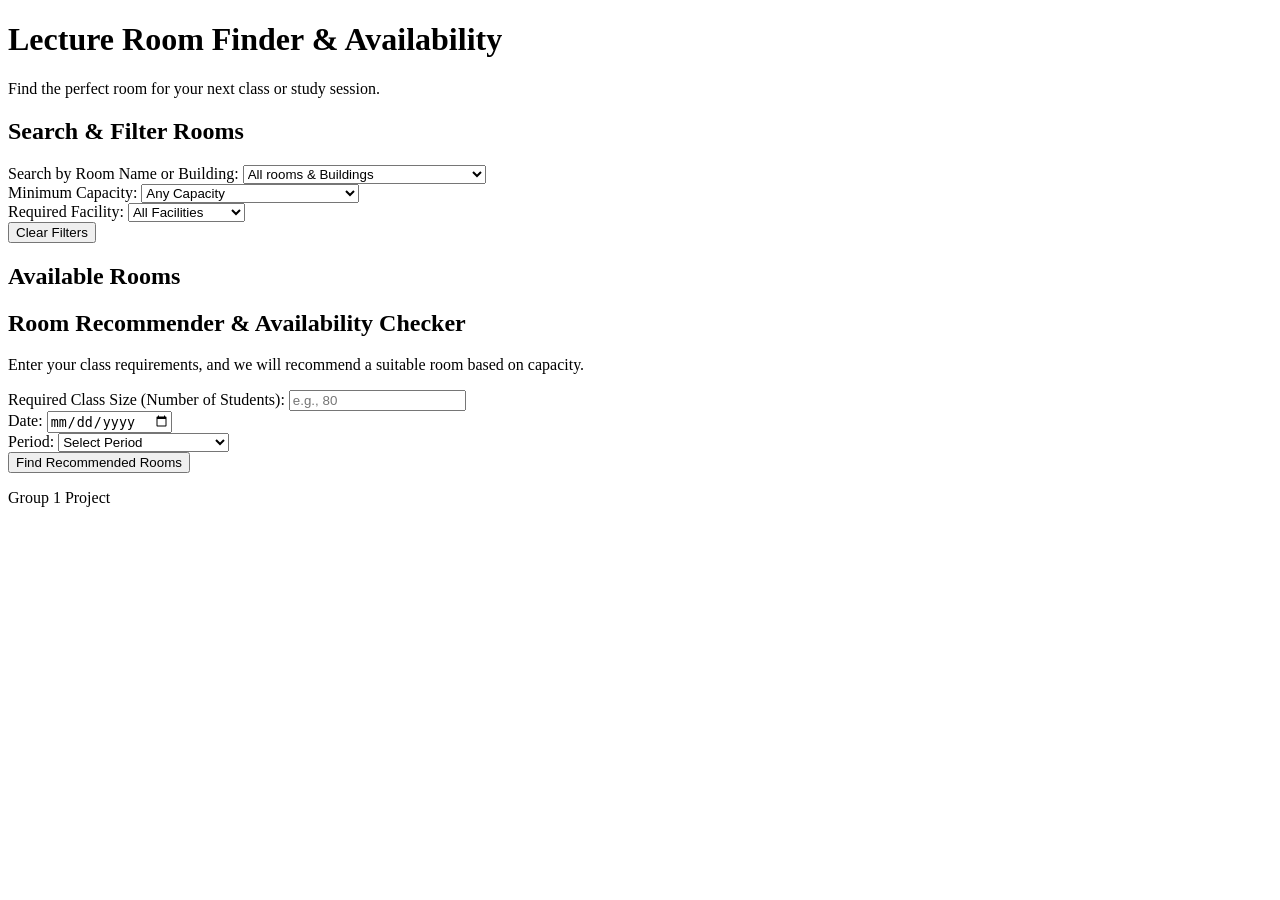
==== index.html @ ae7fce00 "Rename GROUP ONE/index.html to index.html" ====
<!DOCTYPE html>
<html lang="en">
<head>
    <meta charset="UTF-8">
    <meta name="viewport" content="width=device-width, initial-scale=1.0">
    <title>Group 1: Lecture Room Finder</title>
    <link rel="stylesheet" href="style.css">
</head>
<body>

    <!-- Header Section -->
    <header>
        <h1>Lecture Room Finder & Availability</h1>
        <p>Find the perfect room for your next class or study session.</p>
    </header>

    <main>
        <!-- SECTION 1: Search and Filter -->
        <section class="controls-section" aria-labelledby="search-heading">
            <h2 id="search-heading">Search & Filter Rooms</h2>
            
            <div class="filter-group">
                <div class="input-wrapper">
    <label for="search-input">Search by Room Name or Building:</label>
    <select id="search-input">
        <option value="">All rooms & Buildings</option>
        <option value="Main Block">Main Block</option>
        <option value="Science Block">Science Block</option>
        <option value="ICT Center">ICT Center (Largest)</option>
        <option value="Arts Block">Arts Block</option>
        <option value="LT 1">LT 1 (capacity:150)</option>
        <option value="LT 2">LT 2 (capacity:120-Largest)</option>
        <option value="Seminar Room A">Seminar Room A</option>
        <option value="Computer Lab 1">Computer lab 1</option>
        <option value="Lecture Hall B">Lecture Hall B (capacity:200-Largest)</option>
        <option value="Computer Lab 3">Computer Lab 3</option>
        <option value="Computer Lab 2">Computer Lab 2</option>
        <option value="Conference Room">Conference Room</option>
    </select>
</div>
            
                <div class=""input-wrapper>
                 <label for="capacity-filter">Minimum Capacity:</label>
                 <select id="capacity-filter">
                    <option value="">Any Capacity</option>
                    <option value="25">25+ students</option>
                    <option value="50">50+ students</option>
                    <option value="100">100+ students (Rooms 2.2 & 3.7)</option>
                    <option value="150">150+ students (largest)</option>
                 </select>
                    </div>

                <div class="input-wrapper">
                    <label for="facility-filter">Required Facility:</label>
                    <select id="facility-filter">
                        <option value="">All Facilities</option>
                        <option value="Projector">Projector</option>
                        <option value="AC">Air Conditioning</option>
                        <option value="Smartboard">Whiteboard</option>
                        <option value="Computers">Computers</option>
                    </select>
                </div>
                
                <button id="clear-filters" class="btn-secondary">Clear Filters</button>
            </div>
        </section>

        <!-- SECTION 2: Room Display -->
        <section aria-labelledby="results-heading">
            <h2 id="results-heading">Available Rooms</h2>
            
            <!-- Status message for empty/error/success states -->
            <div id="status-message" aria-live="polite"></div>

            <!-- CSS Grid container for room cards -->
            <div id="room-container" class="room-grid">
                <!-- Rooms will be injected here by JavaScript -->
            </div>
        </section>

        <!-- SECTION 3: Form & Recommendation -->
        <section class="recommender-section" aria-labelledby="recommender-heading">
            <h2 id="recommender-heading">Room Recommender & Availability Checker</h2>
            <p>Enter your class requirements, and we will recommend a suitable room based on capacity.</p>
            
            <form id="recommender-form">
                <div class="form-group">
                    <label for="required-capacity">Required Class Size (Number of Students):</label>
                    <input type="number" id="required-capacity" required min="1" placeholder="e.g., 80">
                </div>
                
                <div class="form-group">
                    <label for="preferred-date">Date:</label>
                    <input type="date" id="preferred-date" required>
                </div>

                <div class="form-group">
                    <label for="preferred-period">Period:</label>
                    <select id="preferred-period" required>
                        <option value="">Select Period</option>
                        <option value="Morning">Morning (8:00 - 12:00)</option>
                        <option value="Afternoon">Afternoon (13:00 - 17:00)</option>
                        <option value="Evening">Evening (18:00 - 21:00)</option>
                    </select>
                </div>

                <button type="submit" class="btn-primary">Find Recommended Rooms</button>
            </form>

            <div id="recommendation-result" aria-live="polite"></div>
        </section>
    </main>

    <footer>
        <P>Group 1 Project</p>
    </footer>

    <script src="script.js"></script>
</body>
</html>
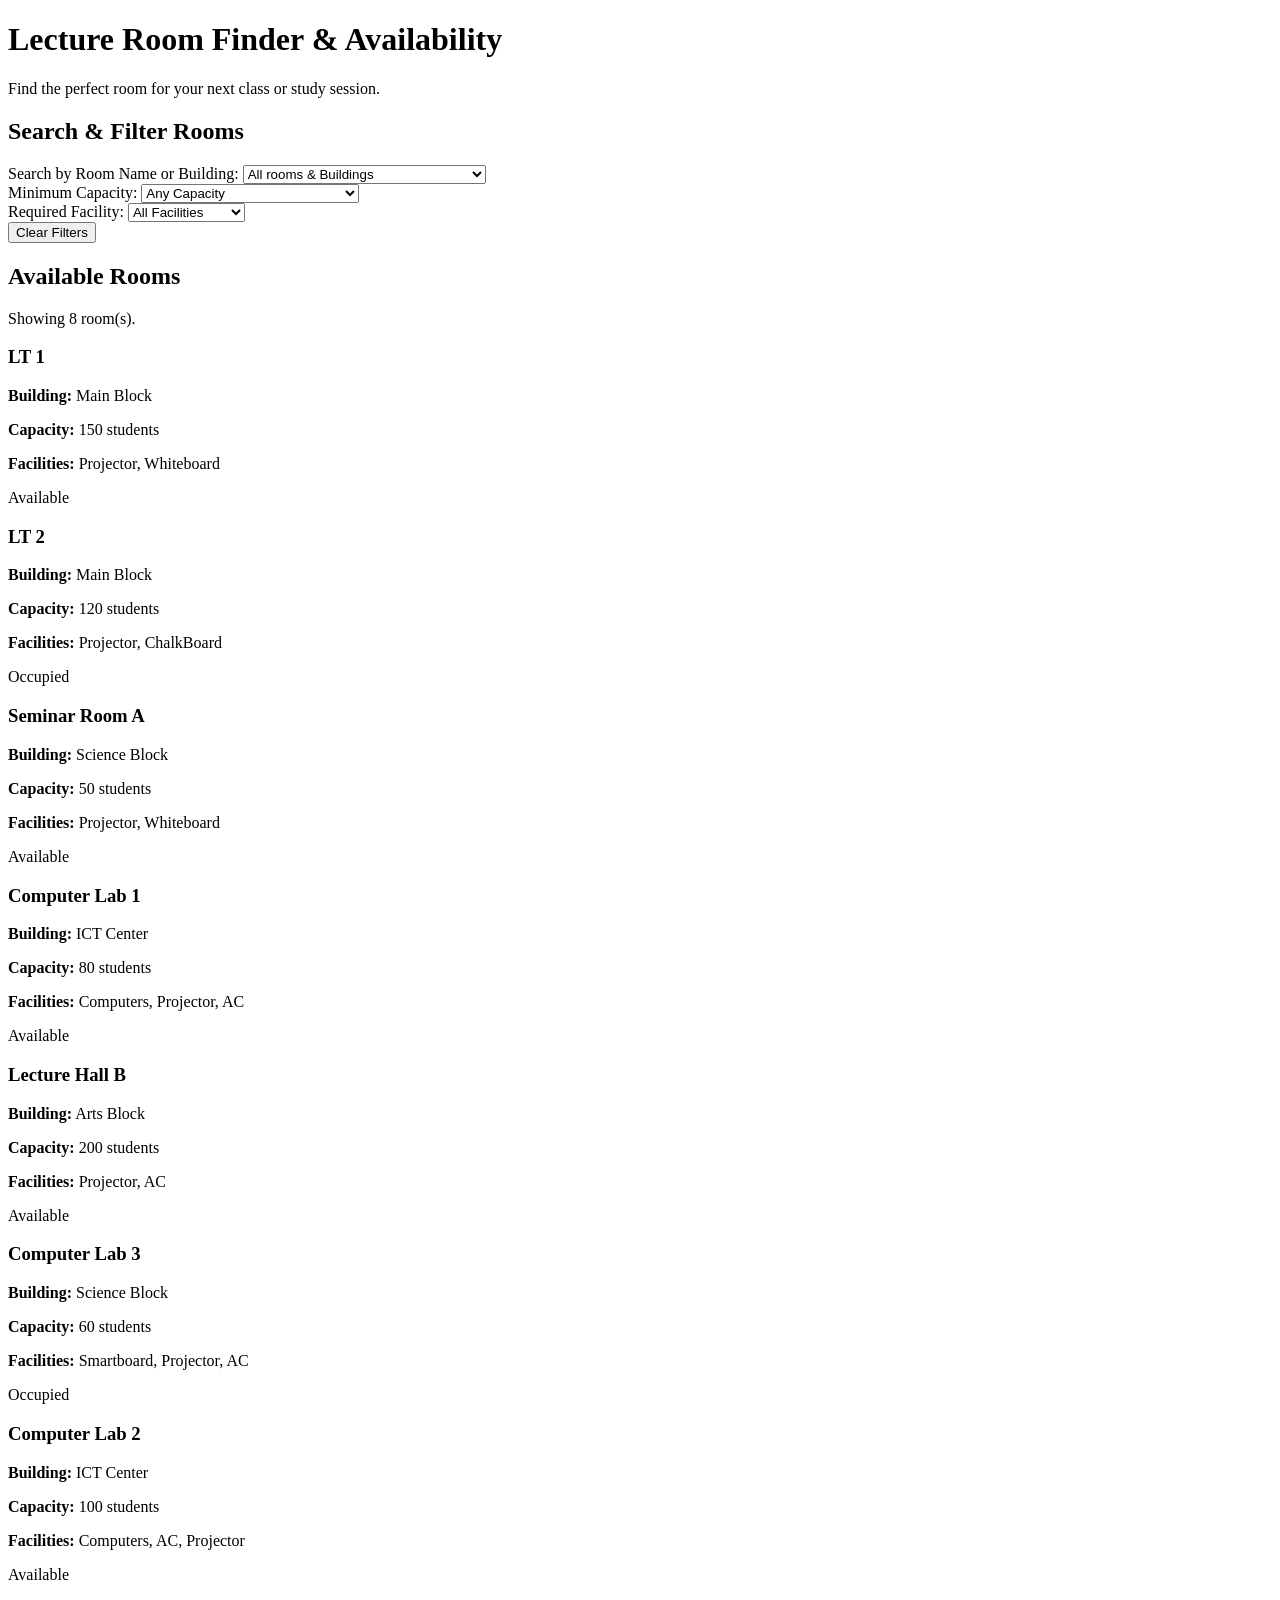
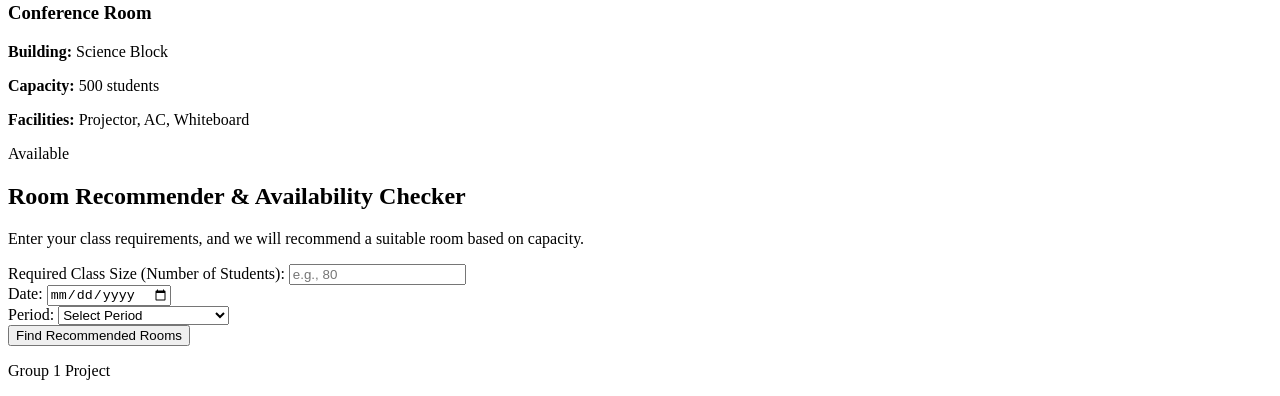
==== commit 41ebfa34: "Update index.html" ====
--- a/index.html
+++ b/index.html
@@ -4,7 +4,7 @@
     <meta charset="UTF-8">
     <meta name="viewport" content="width=device-width, initial-scale=1.0">
     <title>Group 1: Lecture Room Finder</title>
-    <link rel="stylesheet" href="style.css">
+    <link rel="stylesheet" href="CSS/style.css">
 </head>
 <body>
 
@@ -115,6 +115,6 @@
         <P>Group 1 Project</p>
     </footer>
 
-    <script src="script.js"></script>
+    <script src="js/script.js"></script>
 </body>
 </html>
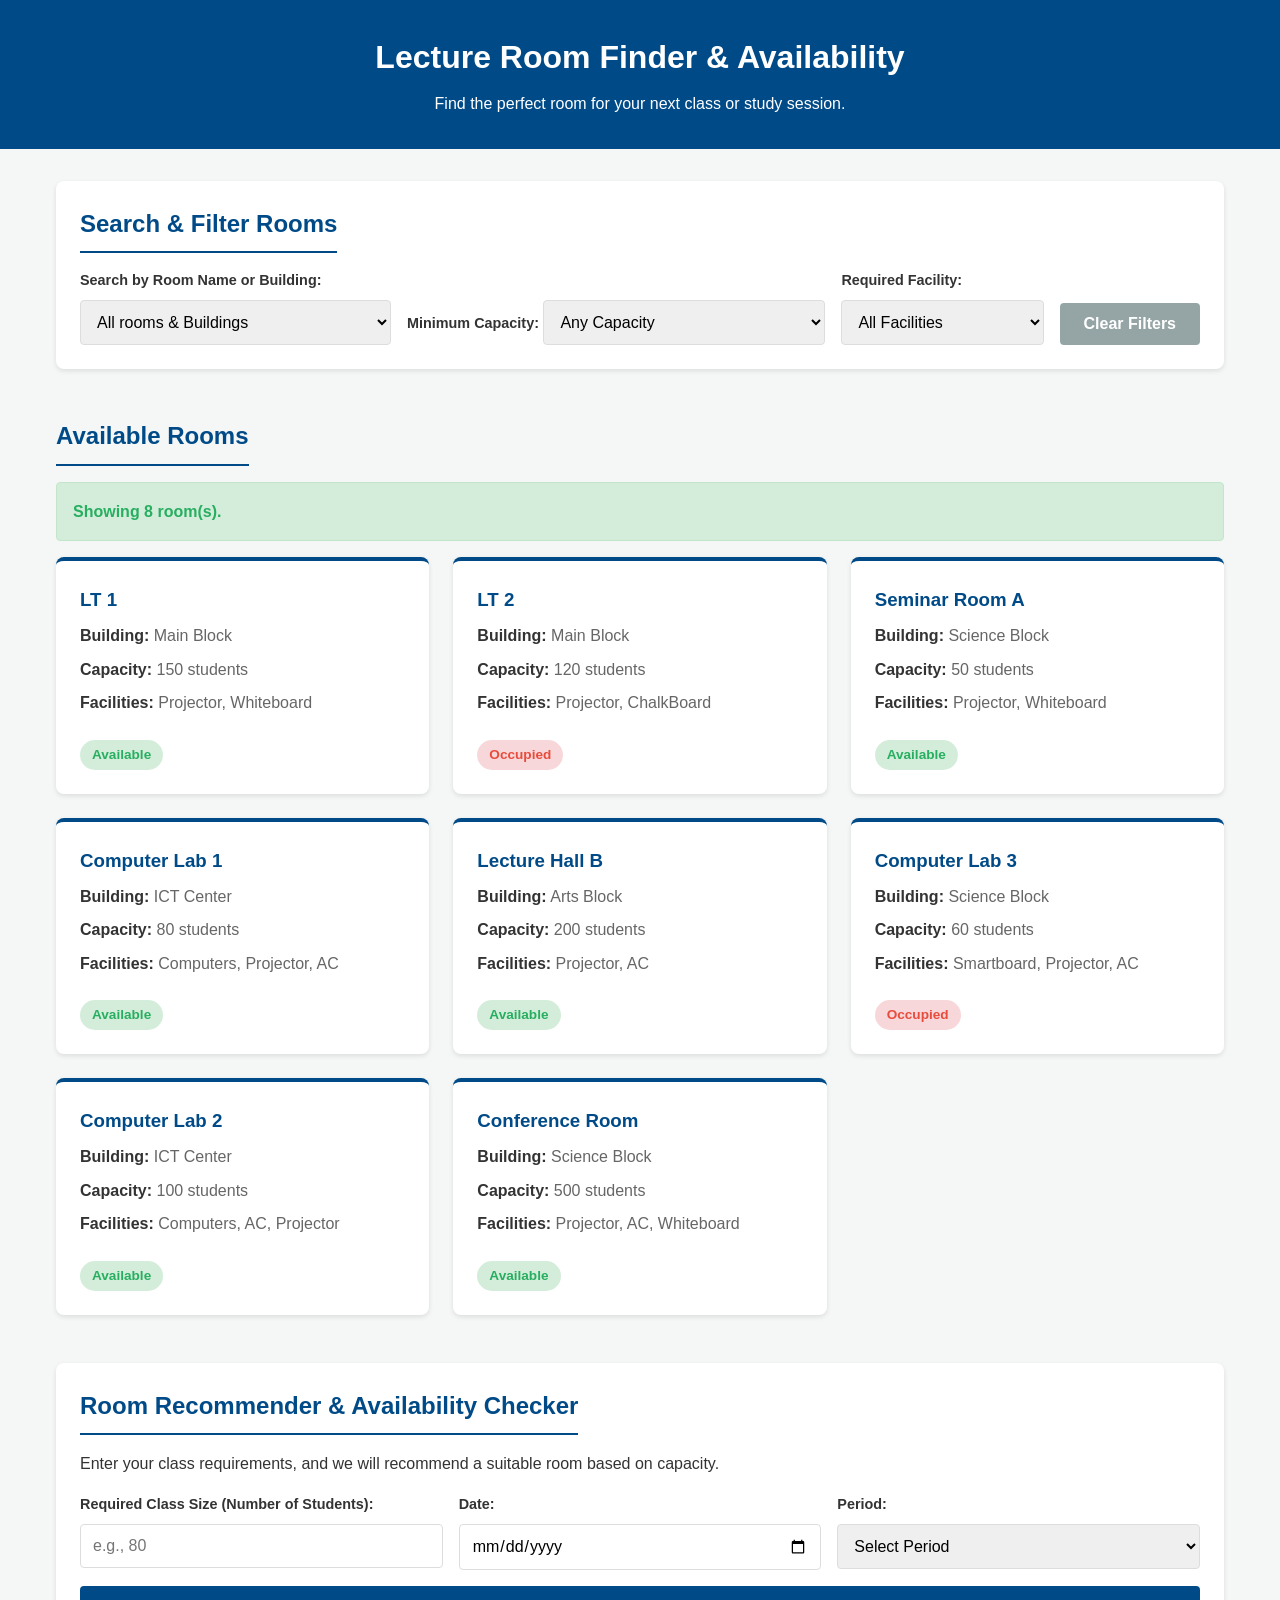
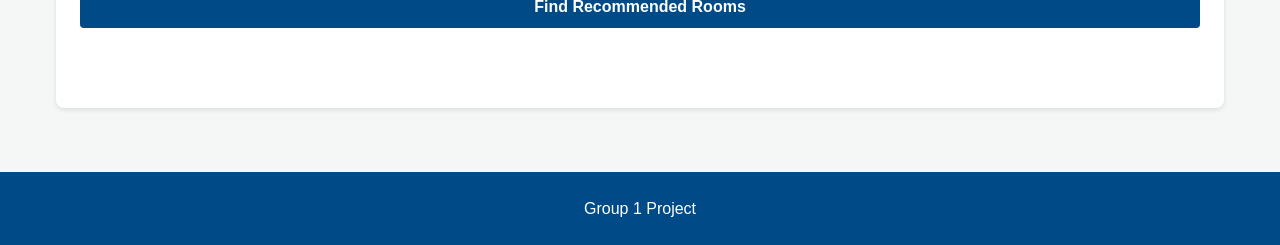
==== commit b9baab94: "Update index.html" ====
--- a/index.html
+++ b/index.html
@@ -4,7 +4,7 @@
     <meta charset="UTF-8">
     <meta name="viewport" content="width=device-width, initial-scale=1.0">
     <title>Group 1: Lecture Room Finder</title>
-    <link rel="stylesheet" href="CSS/style.css">
+    <link rel="stylesheet" href="CSS/styles.css">
 </head>
 <body>
 
--- a/CSS/styles.css
+++ b/CSS/styles.css
@@ -0,0 +1,263 @@
+/* Global Reset */
+* {
+    box-sizing: border-box;
+    margin: 0;
+    padding: 0;
+}
+
+body {
+    font-family: 'Segoe UI', Tahoma, Geneva, Verdana, sans-serif;
+    line-height: 1.6;
+    background-color: #f4f7f6;
+    color: #333;
+}
+
+/* Typography & Colors */
+:root {
+    --primary-color: #004b87; /* University Blue */
+    --secondary-color: #f39c12;
+    --text-light: #666;
+    --bg-white: #ffffff;
+    --border-color: #ddd;
+    --success-color: #27ae60;
+    --error-color: #e74c3c;
+}
+
+header {
+    background-color: var(--primary-color);
+    color: white;
+    padding: 2rem 1rem;
+    text-align: center;
+}
+
+header h1 {
+    margin-bottom: 0.5rem;
+}
+
+main {
+    max-width: 1200px;
+    margin: 0 auto;
+    padding: 2rem 1rem;
+    display: flex;
+    flex-direction: column;
+    gap: 3rem;
+}
+
+h2 {
+    color: var(--primary-color);
+    margin-bottom: 1rem;
+    border-bottom: 2px solid var(--primary-color);
+    display: inline-block;
+    padding-bottom: 0.5rem;
+}
+
+/* --- Section 1: Controls & Filters --- */
+.controls-section {
+    background-color: var(--bg-white);
+    padding: 1.5rem;
+    border-radius: 8px;
+    box-shadow: 0 2px 5px rgba(0,0,0,0.1);
+}
+
+.filter-group {
+    display: flex;
+    flex-wrap: wrap; /* Flexbox for responsiveness */
+    gap: 1rem;
+    align-items: flex-end;
+}
+
+.input-wrapper {
+    display: flex;
+    flex-direction: column;
+    flex: 1 1 200px; /* Grow, shrink, basis */
+}
+
+label {
+    font-weight: bold;
+    margin-bottom: 0.5rem;
+    font-size: 0.9rem;
+}
+
+input, select {
+    padding: 0.75rem;
+    border: 1px solid var(--border-color);
+    border-radius: 4px;
+    font-size: 1rem;
+    font-family: inherit;
+}
+
+input:focus, select:focus {
+    outline: 2px solid var(--secondary-color);
+}
+
+button {
+    padding: 0.75rem 1.5rem;
+    border: none;
+    border-radius: 4px;
+    cursor: pointer;
+    font-size: 1rem;
+    font-weight: bold;
+    transition: background-color 0.3s;
+}
+
+.btn-primary {
+    background-color: var(--primary-color);
+    color: white;
+}
+
+.btn-primary:hover{
+    background-color:#003366;
+}
+
+.btn-secondary {
+    background-color: #95a5a6;
+    color: white;
+}
+
+.btn-secondary:hover {
+    background-color: #7f8c8d;
+}
+
+/* --- Section 2: Room Display (CSS Grid) --- */
+.room-grid {
+    display: grid;
+    grid-template-columns: repeat(auto-fit, minmax(300px, 1fr));
+    gap: 1.5rem;
+}
+
+.room-card {
+    background-color: var(--bg-white);
+    border-radius: 8px;
+    padding: 1.5rem;
+    box-shadow: 0 2px 5px rgba(0,0,0,0.1);
+    border-top: 4px solid var(--primary-color);
+    display: flex;
+    flex-direction: column;
+    justify-content: space-between;
+}
+
+.room-card h3 {
+    color: var(--primary-color);
+    margin-bottom: 0.5rem;
+}
+
+.room-details p {
+    margin-bottom: 0.5rem;
+    color: var(--text-light);
+}
+
+.room-details strong {
+    color: #333;
+}
+
+.status-badge {
+    display: inline-block;
+    padding: 0.25rem 0.75rem;
+    border-radius: 20px;
+    font-size: 0.85rem;
+    font-weight: bold;
+    margin-top: 1rem;
+    align-self: flex-start;
+}
+
+.status-available {
+    background-color: #d4edda;
+    color: var(--success-color);
+}
+
+.status-occupied {
+    background-color: #f8d7da;
+    color: var(--error-color);
+}
+
+/* Status Message (Empty, Error, Success) */
+#status-message {
+    padding: 1rem;
+    margin-bottom: 1rem;
+    border-radius: 4px;
+    display: none; /* Hidden by default */
+    font-weight: bold;
+}
+
+.status-error {
+    display: block !important;
+    background-color: #f8d7da;
+    color: var(--error-color);
+    border: 1px solid #f5c6cb;
+}
+
+.status-success {
+    display: block !important;
+    background-color: #d4edda;
+    color: var(--success-color);
+    border: 1px solid #c3e6cb;
+}
+
+/* --- Section 3: Recommender Form --- */
+.recommender-section {
+    background-color: var(--bg-white);
+    padding: 1.5rem;
+    border-radius: 8px;
+    box-shadow: 0 2px 5px rgba(0,0,0,0.1);
+}
+
+#recommender-form {
+    display: flex;
+    flex-wrap: wrap;
+    gap: 1rem;
+    margin-top: 1rem;
+}
+
+.form-group {
+    display: flex;
+    flex-direction: column;
+    flex: 1 1 200px;
+}
+
+#recommender-form button {
+    align-self: flex-end;
+    flex: 1 1 100%;
+}
+
+#recommendation-result {
+    margin-top: 1.5rem;
+    padding: 1rem;
+    border-radius: 4px;
+    font-weight: bold;
+}
+
+.rec-success {
+    background-color: #d4edda;
+    color: var(--success-color);
+    border: 1px solid #c3e6cb;
+}
+
+.rec-error {
+    background-color: #f8d7da;
+    color: var(--error-color);
+    border: 1px solid #f5c6cb;
+}
+
+footer {
+    text-align: center;
+    padding: 1.5rem;
+    background-color: var(--primary-color);
+    color: white;
+    margin-top: 2rem;
+}
+
+/* --- Responsive Layout for Mobile & Tablet --- */
+@media (max-width: 768px) {
+    .filter-group, #recommender-form {
+        flex-direction: column;
+    }
+    
+    .btn-secondary {
+        width: 100%;
+    }
+    
+    main {
+        padding: 1rem;
+        gap: 2rem;
+    }
+}
